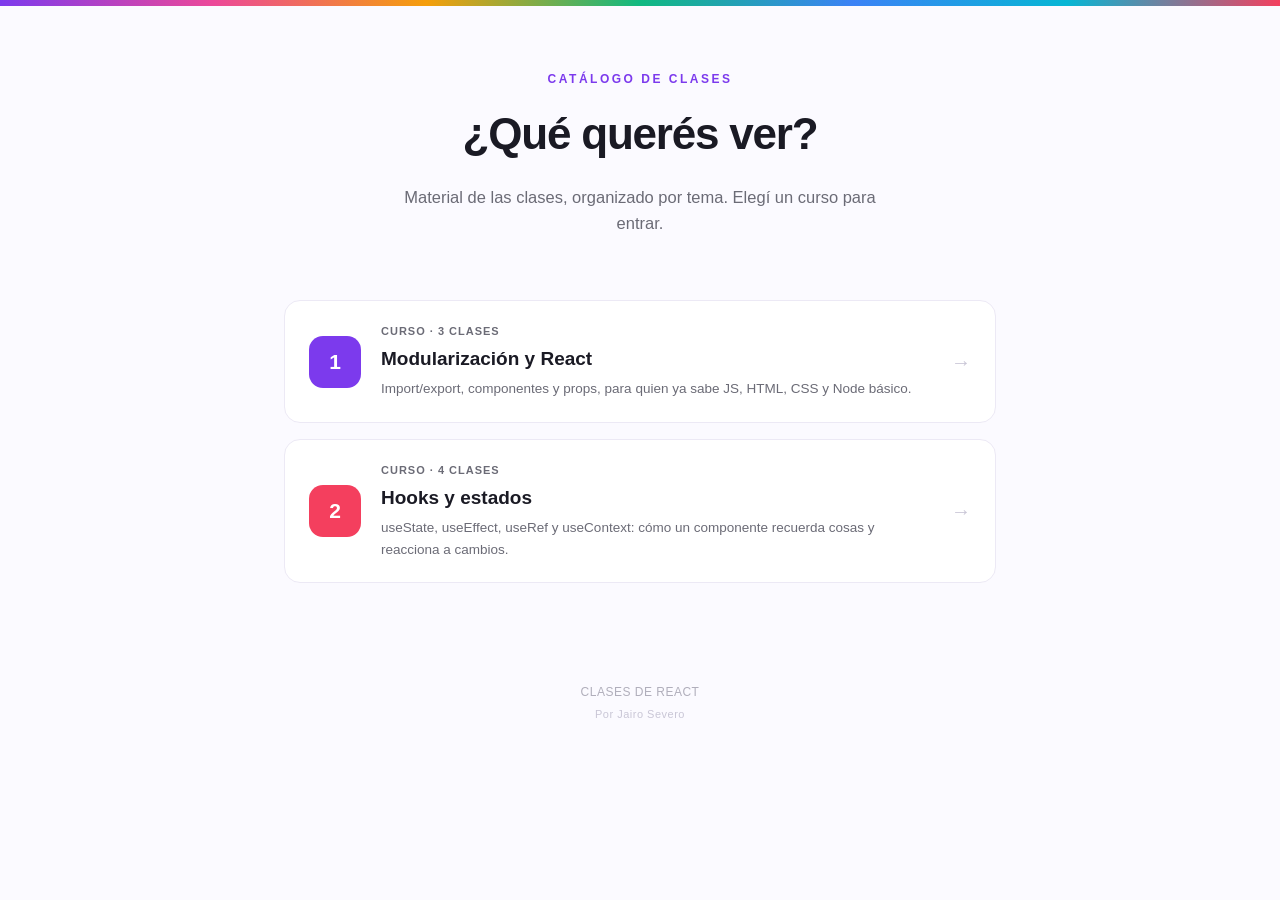
==== index.html @ 9c2df659 "hub + menu principal" ====
<!DOCTYPE html>
<html lang="es">
<head>
<meta charset="UTF-8">
<meta name="viewport" content="width=device-width, initial-scale=1.0">
<title>Clases de React</title>
<link rel="stylesheet" href="assets/style.css">
</head>
<body>

  <div class="barra-top"></div>

  <div class="hero">
    <div class="kicker" style="display:flex;">Catálogo de clases</div>
    <h1>¿Qué querés ver?</h1>
    <p class="lead">Material de las clases, organizado por tema. Elegí un curso para entrar.</p>
  </div>

  <div class="card-grid">

    <a class="card-clase" href="modularizacion-y-react/index.html">
      <div class="num-grande" style="background:var(--purpura);">1</div>
      <div class="texto">
        <div class="eyebrow">Curso &middot; 3 clases</div>
        <h2>Modularización y React</h2>
        <p>Import/export, componentes y props, para quien ya sabe JS, HTML, CSS y Node básico.</p>
      </div>
      <div class="flecha">→</div>
    </a>

    <a class="card-clase" href="hooks-y-estados/index.html">
      <div class="num-grande" style="background:var(--rosado);">2</div>
      <div class="texto">
        <div class="eyebrow">Curso &middot; 4 clases</div>
        <h2>Hooks y estados</h2>
        <p>useState, useEffect, useRef y useContext: cómo un componente recuerda cosas y reacciona a cambios.</p>
      </div>
      <div class="flecha">→</div>
    </a>

  </div>

  <div class="pie-hub">
    CLASES DE REACT
    <span class="firma">Por Jairo Severo</span>
  </div>

</body>
</html>
---- assets/style.css ----
/* ============================================================
   Modularización y React — hoja de estilos compartida
   ============================================================ */

:root {
  --purpura: #7c3aed;
  --rosa: #ec4899;
  --naranja: #f59e0b;
  --verde: #10b981;
  --azul: #3b82f6;
  --celeste: #06b6d4;
  --rosado: #f43f5e;
  --tinta: #1a1a24;
  --texto: #2d2d34;
  --texto-suave: #6b6b76;
  --linea: #ece9f5;
  --fondo: #fbfaff;
  --code-bg: #282c36;
}

* { box-sizing: border-box; }

html { scroll-behavior: smooth; }

body {
  margin: 0;
  font-family: 'Helvetica Neue', Helvetica, Arial, sans-serif;
  color: var(--texto);
  background: var(--fondo);
  font-size: 15px;
  line-height: 1.6;
  -webkit-font-smoothing: antialiased;
}

.barra-top {
  height: 6px;
  width: 100%;
  background: linear-gradient(90deg, #7c3aed, #ec4899, #f59e0b, #10b981, #3b82f6, #06b6d4, #f43f5e);
}

a { color: inherit; }

.contenedor p a,
.nota a {
  color: var(--purpura);
  font-weight: 600;
  text-decoration: underline;
  text-decoration-color: #d8c9f7;
  text-underline-offset: 2px;
}
.contenedor p a:hover,
.nota a:hover { text-decoration-color: var(--purpura); }

/* ---------- Navbar ---------- */
.navbar {
  position: sticky;
  top: 0;
  z-index: 20;
  display: flex;
  align-items: center;
  justify-content: space-between;
  padding: 14px 28px;
  background: rgba(251, 250, 255, 0.9);
  backdrop-filter: blur(6px);
  border-bottom: 1px solid var(--linea);
}

.navbar .marca {
  display: flex;
  align-items: center;
  gap: 9px;
  font-weight: 800;
  font-size: 14.5px;
  color: var(--tinta);
  text-decoration: none;
  letter-spacing: -0.2px;
}

.navbar .marca .punto {
  width: 10px;
  height: 10px;
  border-radius: 3px;
  background: linear-gradient(135deg, var(--purpura), var(--rosa));
  display: inline-block;
}

.navbar .miga {
  font-size: 13px;
  color: var(--texto-suave);
  font-weight: 600;
}

.navbar .miga-sep {
  color: #b8b4c8;
  font-weight: 400;
}

.navbar .miga-link {
  font-weight: 700;
  font-size: 13.5px;
  color: var(--tinta);
  text-decoration: none;
}

.navbar .miga-grupo {
  display: flex;
  align-items: center;
  gap: 12px;
}

/* ---------- Contenedor general ---------- */
.contenedor {
  max-width: 760px;
  margin: 0 auto;
  padding: 40px 24px 80px 24px;
}

/* ---------- Encabezado de clase ---------- */
.kicker {
  text-transform: uppercase;
  letter-spacing: 2.5px;
  font-size: 12px;
  font-weight: 700;
  color: var(--purpura);
  margin-bottom: 10px;
}

h1.titulo {
  font-size: 38px;
  font-weight: 800;
  color: var(--tinta);
  margin: 0 0 8px 0;
  letter-spacing: -1px;
}

.subtitulo {
  font-size: 16px;
  color: var(--texto-suave);
  margin: 0 0 30px 0;
}

/* ---------- Secciones ---------- */
h2 {
  display: flex;
  align-items: center;
  font-size: 21px;
  font-weight: 700;
  color: var(--tinta);
  margin: 44px 0 14px 0;
  scroll-margin-top: 80px;
}

.badge {
  display: inline-flex;
  align-items: center;
  justify-content: center;
  min-width: 32px;
  height: 32px;
  border-radius: 50%;
  color: #ffffff;
  font-size: 14px;
  font-weight: 700;
  margin-right: 12px;
  flex-shrink: 0;
}

h3 {
  font-size: 15.5px;
  color: var(--tinta);
  margin: 22px 0 8px 0;
  font-weight: 700;
}

p { margin: 10px 0; }
strong { color: var(--purpura); }

ul, ol { margin: 10px 0; padding-left: 22px; }
li { margin: 5px 0; }
li::marker { color: var(--rosa); font-weight: 700; }

/* ---------- Código ---------- */
.code-label {
  font-size: 11.5px;
  font-weight: 700;
  color: #ffffff;
  background: #3b3b52;
  display: inline-block;
  padding: 4px 12px;
  border-radius: 6px 6px 0 0;
  font-family: 'SF Mono', 'Courier New', Courier, monospace;
  letter-spacing: 0.5px;
  margin: 18px 0 0 2px;
}

pre {
  background: var(--code-bg);
  border-radius: 0 10px 10px 10px;
  padding: 16px 20px;
  font-family: 'SF Mono', 'Courier New', Courier, monospace;
  font-size: 13.5px;
  line-height: 1.65;
  margin: 0 0 20px 0;
  white-space: pre-wrap;
  color: #d6d6de;
  overflow-x: auto;
}
pre.sin-label { border-radius: 10px; margin-top: 16px; }

.kw   { color: #c678dd; font-weight: 700; }
.fn   { color: #61afef; }
.str  { color: #98c379; }
.num  { color: #d19a66; }
.cm   { color: #7f8490; font-style: italic; }
.prop { color: #e5c07b; }
.punt { color: #56b6c2; }

code.inline {
  font-family: 'SF Mono', 'Courier New', Courier, monospace;
  background: #f1e9fc;
  padding: 2px 7px;
  border-radius: 5px;
  font-size: 13px;
  color: var(--purpura);
  font-weight: 600;
}

/* ---------- Tabla ---------- */
table {
  width: 100%;
  border-collapse: separate;
  border-spacing: 0;
  margin: 14px 0 22px 0;
  font-size: 13.5px;
  border-radius: 10px;
  overflow: hidden;
  border: 1px solid var(--linea);
}
th {
  text-align: left;
  background: var(--purpura);
  color: #ffffff;
  padding: 10px 14px;
  font-weight: 700;
  font-size: 12.5px;
}
td { padding: 10px 14px; border-bottom: 1px solid var(--linea); }
tr:nth-child(even) td { background: #faf8ff; }
tr:last-child td { border-bottom: none; }

/* ---------- Callout ---------- */
.nota {
  background: #fef4ff;
  border: 1.5px solid var(--rosa);
  border-radius: 10px;
  padding: 14px 18px;
  margin: 18px 0;
  font-size: 13.5px;
  color: #3d3d3d;
}
.nota .etiqueta {
  font-weight: 800;
  color: var(--rosa);
  text-transform: uppercase;
  font-size: 11px;
  letter-spacing: 1px;
  margin-bottom: 5px;
  display: block;
}

/* ---------- Advertencia (más énfasis que .nota) ---------- */
.advertencia {
  background: #fff8ec;
  border: 2px solid var(--naranja);
  border-radius: 10px;
  padding: 16px 20px;
  margin: 20px 0;
  font-size: 14px;
  color: #3d3226;
  display: flex;
  gap: 14px;
  align-items: flex-start;
  box-shadow: 0 4px 18px -10px rgba(245, 158, 11, 0.45);
}
.advertencia .icono {
  flex-shrink: 0;
  width: 30px;
  height: 30px;
  border-radius: 50%;
  background: var(--naranja);
  color: #ffffff;
  font-weight: 800;
  font-size: 15px;
  display: flex;
  align-items: center;
  justify-content: center;
}
.advertencia .cuerpo .etiqueta {
  font-weight: 800;
  color: #b45309;
  text-transform: uppercase;
  font-size: 11.5px;
  letter-spacing: 1px;
  margin-bottom: 5px;
  display: block;
}
.advertencia strong { color: #b45309; }

/* ---------- Ejercicio ---------- */
.ejercicio {
  margin-top: 40px;
  padding: 22px 24px;
  border-radius: 14px;
  background: linear-gradient(135deg, #f5f3ff, #fff0f7);
  border: 1.5px solid #e6d9fb;
}
.ejercicio h2 { margin-top: 0; }
.ejercicio ol { margin-top: 10px; }

/* ---------- Solución (colapsable) ---------- */
details.solucion {
  margin-top: 18px;
  border-radius: 14px;
  border: 1.5px solid var(--linea);
  background: #ffffff;
  overflow: hidden;
}
details.solucion > summary {
  list-style: none;
  cursor: pointer;
  padding: 16px 22px;
  font-weight: 700;
  font-size: 14.5px;
  color: var(--tinta);
  display: flex;
  align-items: center;
  gap: 10px;
  user-select: none;
}
details.solucion > summary::-webkit-details-marker { display: none; }
details.solucion > summary::before {
  content: "▸";
  color: var(--purpura);
  transition: transform 0.15s ease;
  font-size: 13px;
}
details.solucion[open] > summary::before { transform: rotate(90deg); }
details.solucion > summary .tag {
  margin-left: auto;
  font-size: 10.5px;
  font-weight: 700;
  text-transform: uppercase;
  letter-spacing: 0.5px;
  color: var(--texto-suave);
}
details.solucion .contenido-solucion {
  padding: 4px 22px 22px 22px;
  border-top: 1px solid var(--linea);
  padding-top: 18px;
}

/* ---------- Navegación inferior entre clases ---------- */
.nav-clases {
  margin-top: 60px;
  padding-top: 24px;
  border-top: 1px solid var(--linea);
  display: flex;
  justify-content: space-between;
  gap: 16px;
}

.nav-clases a {
  flex: 1;
  text-decoration: none;
  padding: 16px 18px;
  border-radius: 12px;
  border: 1px solid var(--linea);
  background: #ffffff;
  transition: border-color 0.15s ease, transform 0.15s ease;
}
.nav-clases a:hover { border-color: var(--purpura); transform: translateY(-1px); }
.nav-clases a.der { text-align: right; }
.nav-clases .eyebrow {
  display: block;
  font-size: 10.5px;
  text-transform: uppercase;
  letter-spacing: 1px;
  font-weight: 700;
  color: var(--texto-suave);
  margin-bottom: 4px;
}
.nav-clases .nombre { font-weight: 700; color: var(--tinta); font-size: 14px; }

.pie {
  margin-top: 50px;
  padding-top: 20px;
  border-top: 1px solid var(--linea);
  font-size: 11.5px;
  color: #b0aebb;
  text-align: center;
  letter-spacing: 0.5px;
  padding-bottom: 20px;
}
.pie .firma { display: block; margin-top: 4px; font-size: 11px; color: #c9c6d6; }

/* ============================================================
   Estilos específicos del hub (index.html)
   ============================================================ */

.hero {
  max-width: 760px;
  margin: 0 auto;
  padding: 64px 24px 20px 24px;
  text-align: center;
}

.hero .kicker { justify-content: center; }

.hero h1 {
  font-size: 44px;
  font-weight: 800;
  letter-spacing: -1.2px;
  margin: 0 0 14px 0;
  color: var(--tinta);
}

.hero p.lead {
  font-size: 16.5px;
  color: var(--texto-suave);
  max-width: 520px;
  margin: 0 auto;
}

.card-grid {
  max-width: 760px;
  margin: 44px auto 0 auto;
  padding: 0 24px 100px 24px;
  display: flex;
  flex-direction: column;
  gap: 16px;
}

.card-clase {
  display: flex;
  align-items: center;
  gap: 20px;
  padding: 22px 24px;
  border-radius: 16px;
  border: 1px solid var(--linea);
  background: #ffffff;
  text-decoration: none;
  transition: border-color 0.15s ease, transform 0.15s ease, box-shadow 0.15s ease;
}

.card-clase:hover {
  transform: translateY(-2px);
  box-shadow: 0 10px 30px -14px rgba(26, 26, 36, 0.25);
}

.card-clase .num-grande {
  flex-shrink: 0;
  width: 52px;
  height: 52px;
  border-radius: 14px;
  display: flex;
  align-items: center;
  justify-content: center;
  color: #ffffff;
  font-size: 21px;
  font-weight: 800;
}

.card-clase .texto { flex: 1; }

.card-clase .eyebrow {
  font-size: 11px;
  text-transform: uppercase;
  letter-spacing: 1px;
  font-weight: 700;
  color: var(--texto-suave);
  margin-bottom: 3px;
}

.card-clase h2 {
  margin: 0 0 4px 0;
  font-size: 19px;
  display: block;
}

.card-clase p {
  margin: 0;
  font-size: 13.5px;
  color: var(--texto-suave);
}

.card-clase .flecha {
  flex-shrink: 0;
  font-size: 20px;
  color: #c9c6d6;
  transition: transform 0.15s ease, color 0.15s ease;
}
.card-clase:hover .flecha { transform: translateX(3px); color: var(--purpura); }

/* ---------- Tarjeta deshabilitada (próximamente) ---------- */
.card-clase.disabled {
  cursor: not-allowed;
  opacity: 0.6;
  background: #f7f6fb;
}
.card-clase.disabled:hover {
  transform: none;
  box-shadow: none;
}
.card-clase.disabled .num-grande { background: #c9c6d6 !important; }

.pill-proximamente {
  flex-shrink: 0;
  font-size: 10.5px;
  font-weight: 800;
  text-transform: uppercase;
  letter-spacing: 0.6px;
  color: #8a8895;
  background: #ece9f5;
  padding: 6px 12px;
  border-radius: 999px;
  white-space: nowrap;
}

.pie-hub .firma {
  display: block;
  margin-top: 4px;
  font-size: 11px;
  color: #c9c6d6;
}

.pie-hub {
  text-align: center;
  font-size: 12px;
  color: #b0aebb;
  letter-spacing: 0.5px;
  padding-bottom: 50px;
}

/* ---------- Responsive ---------- */
@media (max-width: 560px) {
  h1.titulo { font-size: 29px; }
  .hero h1 { font-size: 32px; }
  .contenedor { padding: 28px 18px 60px 18px; }
  .card-clase { padding: 18px; gap: 14px; }
  .nav-clases { flex-direction: column; }
  .nav-clases a.der { text-align: left; }
}
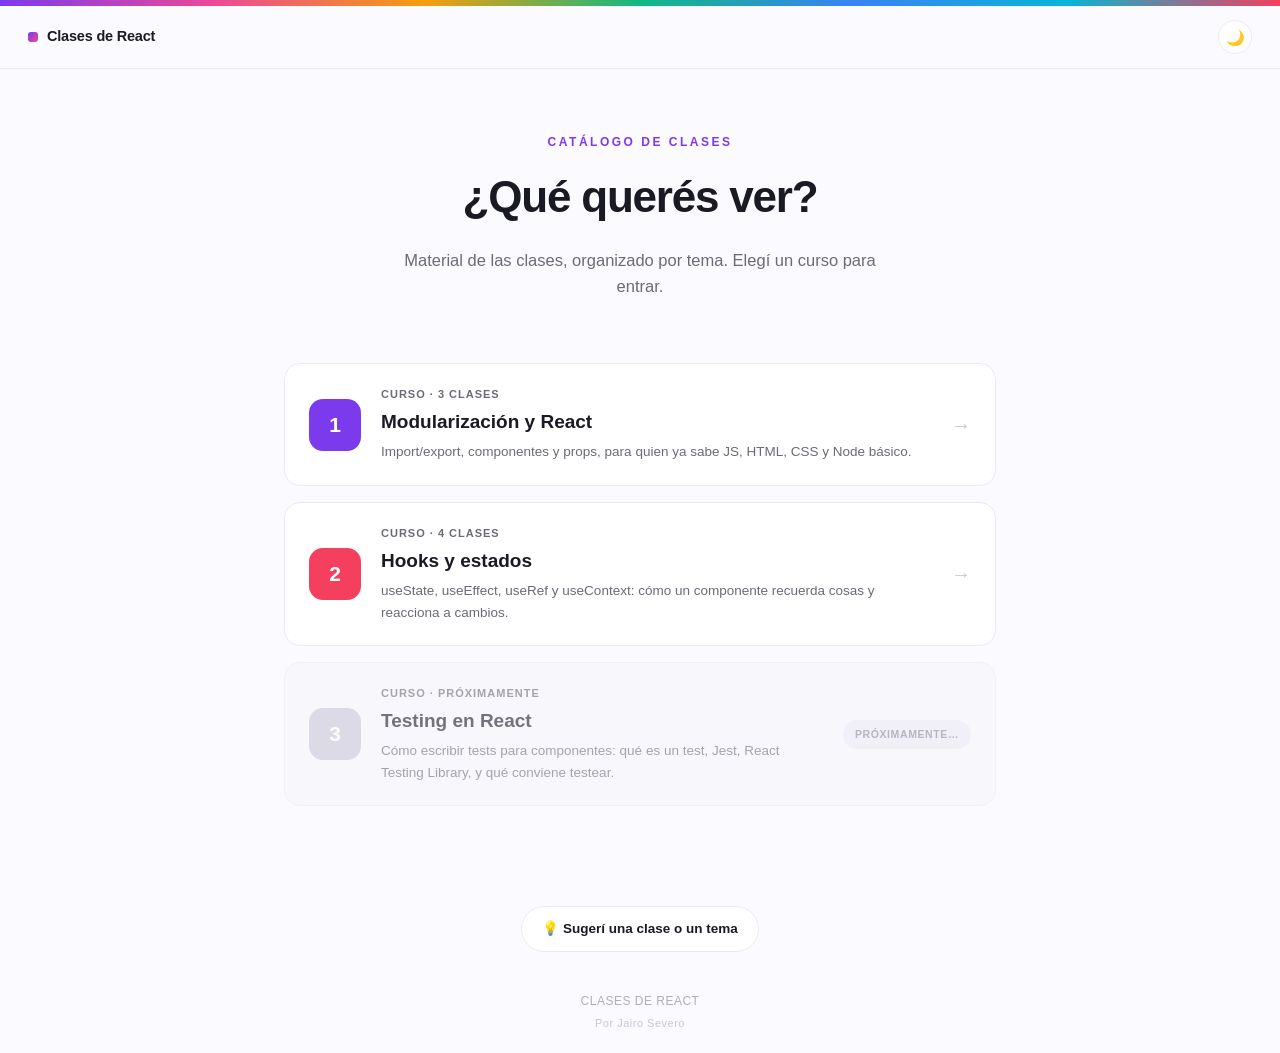
==== commit 6fd540aa: "Tema claro/oscuro, sugerencias y comentarios en clases Anda usando giscus para todo el sistema, así " ====
--- a/index.html
+++ b/index.html
@@ -4,11 +4,26 @@
 <meta charset="UTF-8">
 <meta name="viewport" content="width=device-width, initial-scale=1.0">
 <title>Clases de React</title>
+<script>
+  (function () {
+    try {
+      var t = localStorage.getItem('tema');
+      if (!t) { t = (window.matchMedia && window.matchMedia('(prefers-color-scheme: dark)').matches) ? 'dark' : 'light'; }
+      document.documentElement.setAttribute('data-theme', t);
+    } catch (e) {}
+  })();
+</script>
 <link rel="stylesheet" href="assets/style.css">
 </head>
 <body>
 
   <div class="barra-top"></div>
+  <nav class="navbar">
+    <span class="marca"><span class="punto"></span>Clases de React</span>
+    <div class="navbar-derecha">
+      <button id="temaToggle" class="tema-toggle" aria-label="Cambiar tema" title="Cambiar tema">🌙</button>
+    </div>
+  </nav>
 
   <div class="hero">
     <div class="kicker" style="display:flex;">Catálogo de clases</div>
@@ -38,6 +53,22 @@
       <div class="flecha">→</div>
     </a>
 
+    <div class="card-clase disabled" aria-disabled="true">
+      <div class="num-grande" style="background:var(--disabled-badge);">3</div>
+      <div class="texto">
+        <div class="eyebrow">Curso &middot; próximamente</div>
+        <h2>Testing en React</h2>
+        <p>Cómo escribir tests para componentes: qué es un test, Jest, React Testing Library, y qué conviene testear.</p>
+      </div>
+      <span class="pill-proximamente">Próximamente&hellip;</span>
+    </div>
+
+  </div>
+
+  <div class="sugerencia-cta">
+    <a href="https://github.com/jair4x/clases-para-la-clase/discussions/new?category=Ideas" target="_blank" rel="noopener">
+      💡 Sugerí una clase o un tema
+    </a>
   </div>
 
   <div class="pie-hub">
@@ -45,5 +76,7 @@
     <span class="firma">Por Jairo Severo</span>
   </div>
 
+  <script src="assets/theme.js" defer></script>
+
 </body>
 </html>
--- a/assets/style.css
+++ b/assets/style.css
@@ -10,12 +10,78 @@
   --azul: #3b82f6;
   --celeste: #06b6d4;
   --rosado: #f43f5e;
+
   --tinta: #1a1a24;
   --texto: #2d2d34;
   --texto-suave: #6b6b76;
   --linea: #ece9f5;
   --fondo: #fbfaff;
+  --superficie: #ffffff;
+  --superficie-alt: #faf8ff;
+  --sombra: rgba(26, 26, 36, 0.25);
+
   --code-bg: #282c36;
+  --code-texto: #d6d6de;
+  --code-label-bg: #3b3b52;
+  --inline-bg: #f1e9fc;
+  --inline-color: var(--purpura);
+
+  --nota-bg: #fef4ff;
+  --nota-color: #3d3d3d;
+  --advertencia-bg: #fff8ec;
+  --advertencia-color: #3d3226;
+  --advertencia-etiqueta: #b45309;
+
+  --ejercicio-grad-1: #f5f3ff;
+  --ejercicio-grad-2: #fff0f7;
+  --ejercicio-borde: #e6d9fb;
+
+  --pill-bg: #ece9f5;
+  --pill-color: #8a8895;
+  --disabled-bg: #f7f6fb;
+  --disabled-badge: #c9c6d6;
+
+  --pie-color: #b0aebb;
+  --pie-firma: #c9c6d6;
+  --navbar-bg: rgba(251, 250, 255, 0.9);
+  --miga-sep: #b8b4c8;
+}
+
+[data-theme="dark"] {
+  --tinta: #f2f0f9;
+  --texto: #d3d1de;
+  --texto-suave: #948fa4;
+  --linea: #322f42;
+  --fondo: #15121e;
+  --superficie: #1e1b2a;
+  --superficie-alt: #211e30;
+  --sombra: rgba(0, 0, 0, 0.55);
+
+  --code-bg: #1c1926;
+  --code-texto: #d6d6de;
+  --code-label-bg: #322e46;
+  --inline-bg: #2c2440;
+  --inline-color: #c9a9f5;
+
+  --nota-bg: #2a1f30;
+  --nota-color: #ecdcef;
+  --advertencia-bg: #2c2416;
+  --advertencia-color: #f2ddb8;
+  --advertencia-etiqueta: #f2b155;
+
+  --ejercicio-grad-1: #221d33;
+  --ejercicio-grad-2: #2c1f2a;
+  --ejercicio-borde: #3c3350;
+
+  --pill-bg: #2a2738;
+  --pill-color: #a29dbb;
+  --disabled-bg: #1c1a27;
+  --disabled-badge: #4a4560;
+
+  --pie-color: #57536a;
+  --pie-firma: #423e54;
+  --navbar-bg: rgba(21, 18, 30, 0.85);
+  --miga-sep: #423e54;
 }
 
 * { box-sizing: border-box; }
@@ -30,6 +96,7 @@
   font-size: 15px;
   line-height: 1.6;
   -webkit-font-smoothing: antialiased;
+  transition: background-color 0.2s ease, color 0.2s ease;
 }
 
 .barra-top {
@@ -60,7 +127,7 @@
   align-items: center;
   justify-content: space-between;
   padding: 14px 28px;
-  background: rgba(251, 250, 255, 0.9);
+  background: var(--navbar-bg);
   backdrop-filter: blur(6px);
   border-bottom: 1px solid var(--linea);
 }
@@ -91,7 +158,7 @@
 }
 
 .navbar .miga-sep {
-  color: #b8b4c8;
+  color: var(--miga-sep);
   font-weight: 400;
 }
 
@@ -107,6 +174,32 @@
   align-items: center;
   gap: 12px;
 }
+
+.navbar-derecha {
+  display: flex;
+  align-items: center;
+  gap: 16px;
+}
+
+/* ---------- Toggle de tema ---------- */
+.tema-toggle {
+  width: 34px;
+  height: 34px;
+  flex-shrink: 0;
+  border-radius: 50%;
+  border: 1px solid var(--linea);
+  background: var(--superficie);
+  cursor: pointer;
+  display: flex;
+  align-items: center;
+  justify-content: center;
+  font-size: 15px;
+  padding: 0;
+  line-height: 1;
+  transition: transform 0.15s ease, border-color 0.15s ease;
+}
+.tema-toggle:hover { transform: scale(1.08); border-color: var(--purpura); }
+.tema-toggle:active { transform: scale(0.94); }
 
 /* ---------- Contenedor general ---------- */
 .contenedor {
@@ -183,7 +276,7 @@
   font-size: 11.5px;
   font-weight: 700;
   color: #ffffff;
-  background: #3b3b52;
+  background: var(--code-label-bg);
   display: inline-block;
   padding: 4px 12px;
   border-radius: 6px 6px 0 0;
@@ -201,7 +294,7 @@
   line-height: 1.65;
   margin: 0 0 20px 0;
   white-space: pre-wrap;
-  color: #d6d6de;
+  color: var(--code-texto);
   overflow-x: auto;
 }
 pre.sin-label { border-radius: 10px; margin-top: 16px; }
@@ -216,11 +309,11 @@
 
 code.inline {
   font-family: 'SF Mono', 'Courier New', Courier, monospace;
-  background: #f1e9fc;
+  background: var(--inline-bg);
   padding: 2px 7px;
   border-radius: 5px;
   font-size: 13px;
-  color: var(--purpura);
+  color: var(--inline-color);
   font-weight: 600;
 }
 
@@ -244,18 +337,18 @@
   font-size: 12.5px;
 }
 td { padding: 10px 14px; border-bottom: 1px solid var(--linea); }
-tr:nth-child(even) td { background: #faf8ff; }
+tr:nth-child(even) td { background: var(--superficie-alt); }
 tr:last-child td { border-bottom: none; }
 
 /* ---------- Callout ---------- */
 .nota {
-  background: #fef4ff;
+  background: var(--nota-bg);
   border: 1.5px solid var(--rosa);
   border-radius: 10px;
   padding: 14px 18px;
   margin: 18px 0;
   font-size: 13.5px;
-  color: #3d3d3d;
+  color: var(--nota-color);
 }
 .nota .etiqueta {
   font-weight: 800;
@@ -269,13 +362,13 @@
 
 /* ---------- Advertencia (más énfasis que .nota) ---------- */
 .advertencia {
-  background: #fff8ec;
+  background: var(--advertencia-bg);
   border: 2px solid var(--naranja);
   border-radius: 10px;
   padding: 16px 20px;
   margin: 20px 0;
   font-size: 14px;
-  color: #3d3226;
+  color: var(--advertencia-color);
   display: flex;
   gap: 14px;
   align-items: flex-start;
@@ -296,22 +389,22 @@
 }
 .advertencia .cuerpo .etiqueta {
   font-weight: 800;
-  color: #b45309;
+  color: var(--advertencia-etiqueta);
   text-transform: uppercase;
   font-size: 11.5px;
   letter-spacing: 1px;
   margin-bottom: 5px;
   display: block;
 }
-.advertencia strong { color: #b45309; }
+.advertencia strong { color: var(--advertencia-etiqueta); }
 
 /* ---------- Ejercicio ---------- */
 .ejercicio {
   margin-top: 40px;
   padding: 22px 24px;
   border-radius: 14px;
-  background: linear-gradient(135deg, #f5f3ff, #fff0f7);
-  border: 1.5px solid #e6d9fb;
+  background: linear-gradient(135deg, var(--ejercicio-grad-1), var(--ejercicio-grad-2));
+  border: 1.5px solid var(--ejercicio-borde);
 }
 .ejercicio h2 { margin-top: 0; }
 .ejercicio ol { margin-top: 10px; }
@@ -321,7 +414,7 @@
   margin-top: 18px;
   border-radius: 14px;
   border: 1.5px solid var(--linea);
-  background: #ffffff;
+  background: var(--superficie);
   overflow: hidden;
 }
 details.solucion > summary {
@@ -374,7 +467,7 @@
   padding: 16px 18px;
   border-radius: 12px;
   border: 1px solid var(--linea);
-  background: #ffffff;
+  background: var(--superficie);
   transition: border-color 0.15s ease, transform 0.15s ease;
 }
 .nav-clases a:hover { border-color: var(--purpura); transform: translateY(-1px); }
@@ -395,12 +488,12 @@
   padding-top: 20px;
   border-top: 1px solid var(--linea);
   font-size: 11.5px;
-  color: #b0aebb;
+  color: var(--pie-color);
   text-align: center;
   letter-spacing: 0.5px;
   padding-bottom: 20px;
 }
-.pie .firma { display: block; margin-top: 4px; font-size: 11px; color: #c9c6d6; }
+.pie .firma { display: block; margin-top: 4px; font-size: 11px; color: var(--pie-firma); }
 
 /* ============================================================
    Estilos específicos del hub (index.html)
@@ -446,14 +539,14 @@
   padding: 22px 24px;
   border-radius: 16px;
   border: 1px solid var(--linea);
-  background: #ffffff;
+  background: var(--superficie);
   text-decoration: none;
   transition: border-color 0.15s ease, transform 0.15s ease, box-shadow 0.15s ease;
 }
 
 .card-clase:hover {
   transform: translateY(-2px);
-  box-shadow: 0 10px 30px -14px rgba(26, 26, 36, 0.25);
+  box-shadow: 0 10px 30px -14px var(--sombra);
 }
 
 .card-clase .num-grande {
@@ -504,13 +597,13 @@
 .card-clase.disabled {
   cursor: not-allowed;
   opacity: 0.6;
-  background: #f7f6fb;
+  background: var(--disabled-bg);
 }
 .card-clase.disabled:hover {
   transform: none;
   box-shadow: none;
 }
-.card-clase.disabled .num-grande { background: #c9c6d6 !important; }
+.card-clase.disabled .num-grande { background: var(--disabled-badge) !important; }
 
 .pill-proximamente {
   flex-shrink: 0;
@@ -518,8 +611,8 @@
   font-weight: 800;
   text-transform: uppercase;
   letter-spacing: 0.6px;
-  color: #8a8895;
-  background: #ece9f5;
+  color: var(--pill-color);
+  background: var(--pill-bg);
   padding: 6px 12px;
   border-radius: 999px;
   white-space: nowrap;
@@ -529,16 +622,54 @@
   display: block;
   margin-top: 4px;
   font-size: 11px;
-  color: #c9c6d6;
+  color: var(--pie-firma);
 }
 
 .pie-hub {
   text-align: center;
   font-size: 12px;
-  color: #b0aebb;
+  color: var(--pie-color);
   letter-spacing: 0.5px;
-  padding-bottom: 50px;
-}
+  padding-bottom: 20px;
+}
+
+/* ---------- Comentarios (giscus) ---------- */
+.comentarios {
+  margin-top: 60px;
+  padding-top: 30px;
+  border-top: 1px solid var(--linea);
+}
+.comentarios h2 {
+  margin-top: 0;
+}
+.comentarios-nota {
+  font-size: 12.5px;
+  color: var(--texto-suave);
+  margin-top: -6px;
+}
+
+/* ---------- Sugerí una clase ---------- */
+.sugerencia-cta {
+  max-width: 760px;
+  margin: 0 auto 40px auto;
+  padding: 0 24px;
+  text-align: center;
+}
+.sugerencia-cta a {
+  display: inline-flex;
+  align-items: center;
+  gap: 8px;
+  padding: 11px 20px;
+  border-radius: 999px;
+  border: 1.5px solid var(--linea);
+  background: var(--superficie);
+  color: var(--tinta);
+  font-weight: 700;
+  font-size: 13.5px;
+  text-decoration: none;
+  transition: border-color 0.15s ease, transform 0.15s ease;
+}
+.sugerencia-cta a:hover { border-color: var(--purpura); transform: translateY(-1px); }
 
 /* ---------- Responsive ---------- */
 @media (max-width: 560px) {
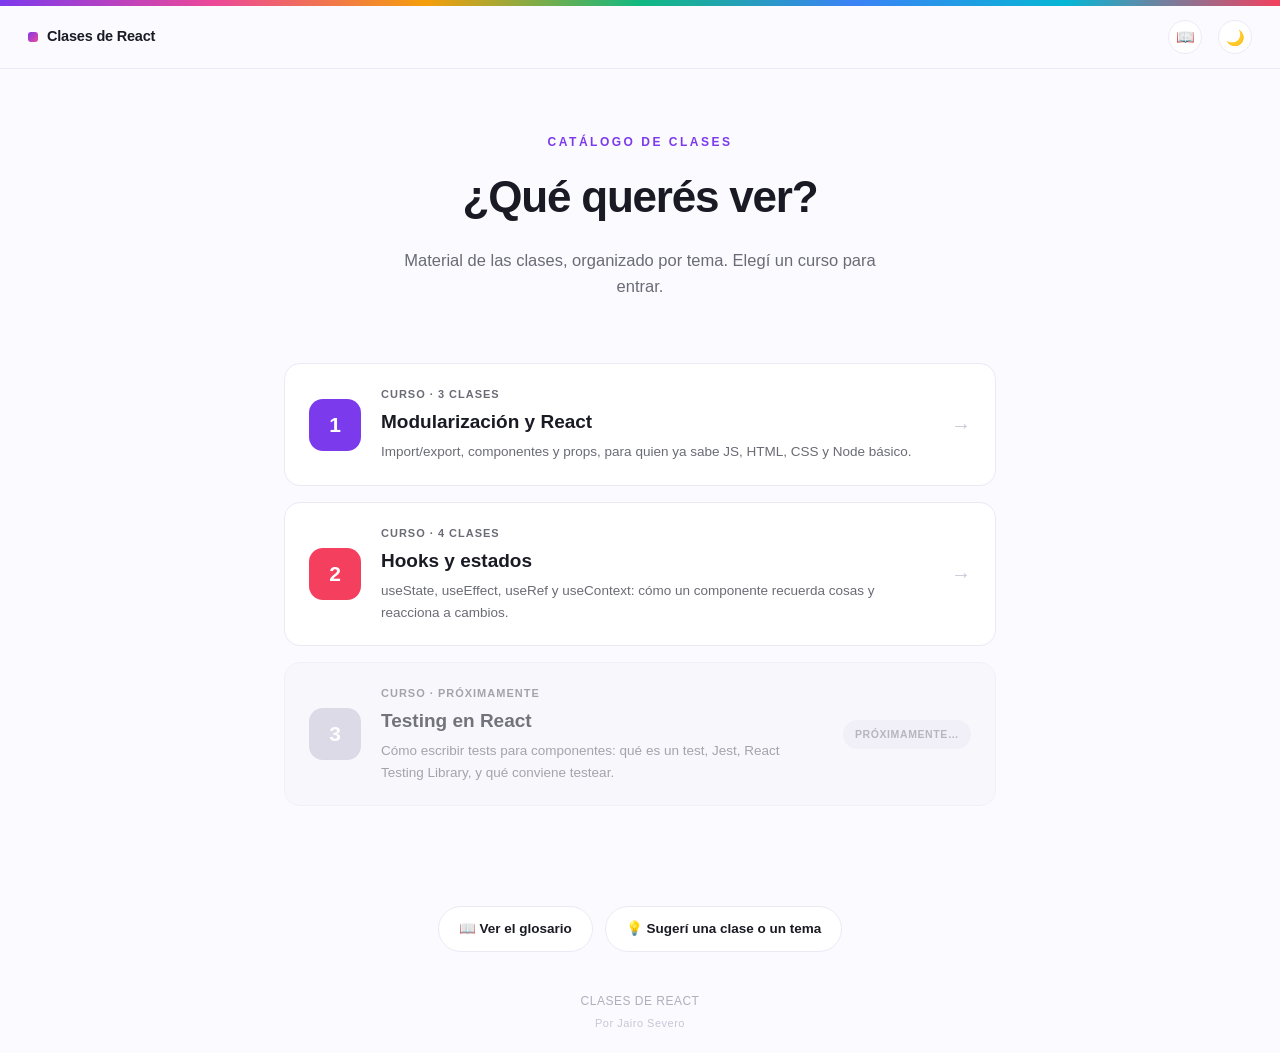
==== commit 2284db79: "Glosario + Recursos adicionales + Playground" ====
--- a/index.html
+++ b/index.html
@@ -21,6 +21,7 @@
   <nav class="navbar">
     <span class="marca"><span class="punto"></span>Clases de React</span>
     <div class="navbar-derecha">
+      <a class="glosario-link" href="glosario.html" title="Glosario">📖</a>
       <button id="temaToggle" class="tema-toggle" aria-label="Cambiar tema" title="Cambiar tema">🌙</button>
     </div>
   </nav>
@@ -66,6 +67,9 @@
   </div>
 
   <div class="sugerencia-cta">
+    <a href="glosario.html">
+      📖 Ver el glosario
+    </a>
     <a href="https://github.com/jair4x/clases-para-la-clase/discussions/new?category=Ideas" target="_blank" rel="noopener">
       💡 Sugerí una clase o un tema
     </a>
--- a/assets/style.css
+++ b/assets/style.css
@@ -654,6 +654,10 @@
   margin: 0 auto 40px auto;
   padding: 0 24px;
   text-align: center;
+  display: flex;
+  flex-wrap: wrap;
+  justify-content: center;
+  gap: 12px;
 }
 .sugerencia-cta a {
   display: inline-flex;
@@ -670,6 +674,121 @@
   transition: border-color 0.15s ease, transform 0.15s ease;
 }
 .sugerencia-cta a:hover { border-color: var(--purpura); transform: translateY(-1px); }
+
+/* ---------- Glosario: link de acceso en navbar ---------- */
+.glosario-link {
+  width: 34px;
+  height: 34px;
+  flex-shrink: 0;
+  border-radius: 50%;
+  border: 1px solid var(--linea);
+  background: var(--superficie);
+  display: flex;
+  align-items: center;
+  justify-content: center;
+  font-size: 15px;
+  text-decoration: none;
+  transition: transform 0.15s ease, border-color 0.15s ease;
+}
+.glosario-link:hover { transform: scale(1.08); border-color: var(--purpura); }
+
+/* ---------- Recursos adicionales (por clase) ---------- */
+.recursos {
+  margin-top: 44px;
+}
+.recursos h2 { margin-top: 0; }
+.recursos-lista {
+  display: flex;
+  flex-direction: column;
+  gap: 10px;
+  margin-top: 12px;
+}
+.recurso-link {
+  display: flex;
+  align-items: center;
+  justify-content: space-between;
+  gap: 14px;
+  padding: 14px 18px;
+  border-radius: 12px;
+  border: 1px solid var(--linea);
+  background: var(--superficie);
+  text-decoration: none;
+  transition: border-color 0.15s ease, transform 0.15s ease;
+}
+.recurso-link:hover { border-color: var(--purpura); transform: translateY(-1px); }
+.recurso-link .info { display: flex; flex-direction: column; gap: 2px; }
+.recurso-link .titulo-recurso { font-weight: 700; font-size: 13.5px; color: var(--tinta); }
+.recurso-link .dominio-recurso { font-size: 11.5px; color: var(--texto-suave); }
+.recurso-link .flecha-externa { flex-shrink: 0; font-size: 15px; color: var(--texto-suave); }
+
+/* ---------- Playground embebido (link a sandbox) ---------- */
+.playground-link {
+  display: inline-flex;
+  align-items: center;
+  gap: 8px;
+  margin: 16px 0 4px 0;
+  padding: 10px 18px;
+  border-radius: 999px;
+  background: var(--purpura);
+  color: #ffffff;
+  font-weight: 700;
+  font-size: 12.5px;
+  text-decoration: none;
+  transition: transform 0.15s ease, box-shadow 0.15s ease;
+}
+.playground-link:hover { transform: translateY(-1px); box-shadow: 0 10px 24px -12px var(--sombra); }
+.playground-nota {
+  font-size: 12px;
+  color: var(--texto-suave);
+  margin: 8px 0 0 2px;
+}
+
+/* ---------- Glosario: página ---------- */
+.glosario-filtro {
+  width: 100%;
+  padding: 13px 18px;
+  border-radius: 12px;
+  border: 1.5px solid var(--linea);
+  background: var(--superficie);
+  color: var(--texto);
+  font-size: 14.5px;
+  margin: 8px 0 34px 0;
+  outline: none;
+  font-family: inherit;
+  transition: border-color 0.15s ease;
+}
+.glosario-filtro::placeholder { color: var(--texto-suave); }
+.glosario-filtro:focus { border-color: var(--purpura); }
+
+.termino {
+  padding: 15px 18px;
+  border-radius: 12px;
+  border: 1px solid var(--linea);
+  background: var(--superficie);
+  margin-bottom: 10px;
+}
+.termino .nombre-termino {
+  display: flex;
+  align-items: baseline;
+  justify-content: space-between;
+  gap: 12px;
+  margin-bottom: 5px;
+}
+.termino .nombre-termino strong {
+  font-size: 14.5px;
+  color: var(--tinta);
+}
+.termino .ver-clase {
+  flex-shrink: 0;
+  font-size: 11px;
+  font-weight: 700;
+  color: var(--purpura);
+  text-decoration: none;
+  white-space: nowrap;
+}
+.termino .ver-clase:hover { text-decoration: underline; }
+.termino p { margin: 0; font-size: 13.5px; color: var(--texto); }
+.termino.oculto { display: none; }
 
 /* ---------- Responsive ---------- */
 @media (max-width: 560px) {
@@ -679,4 +798,6 @@
   .card-clase { padding: 18px; gap: 14px; }
   .nav-clases { flex-direction: column; }
   .nav-clases a.der { text-align: left; }
-}
+  .recurso-link { flex-direction: column; align-items: flex-start; }
+  .termino .nombre-termino { flex-direction: column; gap: 2px; }
+}
